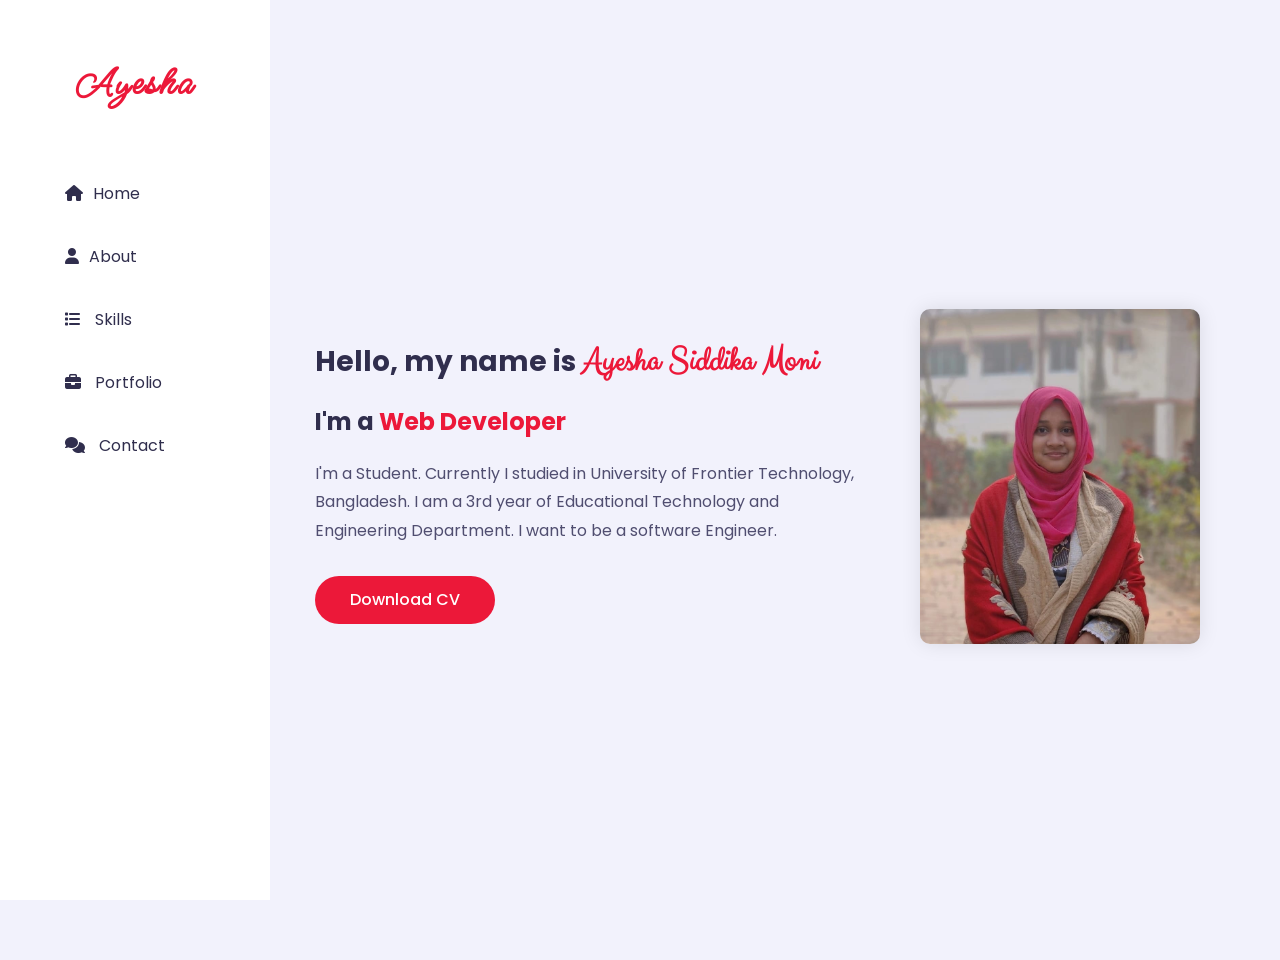
==== index.html @ 53b0c1e0 "Update index.html" ====
<!DOCTYPE html>
<html lang="en">
  <head>
    <meta charset="UTF-8" />
    <meta name="viewport" content="width=device-width, initial-scale=1.0" />
    <title>Portfolio Project</title>
    <!-- CSS Files -->
    <link rel="stylesheet" href="CSS/style.css" />
    <link rel="stylesheet" href="CSS/skin/color-1.css" />
    <link
      rel="stylesheet"
      href="https://cdnjs.cloudflare.com/ajax/libs/font-awesome/6.7.2/css/all.min.css"
    />
  </head>
  <body>
    <!-- Main Container-->
    <div class="main-container">
      <aside class="aside">
        <div class="logo">
          <a href="#"><span>Ayesha</span></a>
        </div>
        <input type="checkbox" id="check" />
        <label for="check" class="checkbtn">
          <i class="fas fa-bars"></i>
        </label>

        <ul class="nav">
          <li>
            <a href="home.html"> <i class="fa fa-home"></i>Home</a>
          </li>
          <li>
            <a href="about.html"><i class="fa fa-user"></i>About</a>
          </li>
          <li>
            <a href="service.html"><i class="fa fa-list"></i> Skills</a>
          </li>
          <li>
            <a href="portfolio.html"
              ><i class="fa fa-briefcase"></i> Portfolio</a
            >
          </li>
          <li>
            <a href="contact.html"><i class="fa fa-comments"></i> Contact</a>
          </li>
        </ul>
      </aside>
      <!-- ===== Main Content Start ====== -->
      <div class="main-content">
        <!-- ===== Home Section Start ====== -->
        <section class="home section">
          <div class="container">
            <div class="row">
              <div class="home-info padd-15">
                <h3 class="hello">
                  Hello, my name is
                  <span class="name">Ayesha Siddika Moni</span>
                </h3>
                <h3 class="my-profession">
                  I'm a <span class="typing">Web Developer</span>
                </h3>
                <p>
                  I'm a Student. Currently I studied in University of Frontier Technology, Bangladesh. I am a 3rd year of  Educational Technology and Engineering Department. I want to be a
                  software Engineer.
                </p>
                <a href="CV_final.pdf" class="btn hire-me">Download CV</a>
              </div>
              <div class="home-img padd-15">
                <img src="images/hero.png" alt="" />
              </div>
            </div>
          </div>
        </section>
        <!-- ===== Home Section End ====== -->
      </div>
      <!-- ===== Main Content End ====== -->
    </div>
    <!-- ===== Main container End ====== -->
    <script src="script.js"></script>
  </body>
</html>
---- CSS/style.css ----
@import url('https://fonts.googleapis.com/css2?family=Clicker+Script&family=Ms+Madi&family=Poppins:ital,wght@0,100;0,200;0,300;0,400;0,500;0,600;0,700;0,800;0,900;1,100;1,200;1,300;1,400;1,500;1,600;1,700;1,800;1,900&display=swap');

:root {
    --bg-black-900: #f2f2fc;
    --bg-black-100: #fdf9ff;
    --bg-black-50: #e8dfec;
    --text-black-900: #302e4d;
    --text-black-700: #504e70;
    --skin-color: #ec1839; /* Added default skin color */
}

* {
    margin: 0;
    padding: 0;
    outline: none;
    text-decoration: none;
    box-sizing: border-box;
}

::before, ::after {
    box-sizing: border-box;
}

body {
    line-height: 1.5;
    font-size: 16px;
    font-family: 'Poppins', sans-serif;
    background: var(--bg-black-900);
    overflow-x: hidden;
}

ul {
    list-style: none;
}

.hidden {
    display: none !important;
}

/* ===== Main Layout ===== */
.main-container {
    position: relative;
    min-height: 100vh;
    transition: all 0.3s ease;
}
.aside {
  width: 270px;
  background: #fff;
  position: fixed;
  left: 0;
  top: 0;
  height: 100vh;
  padding-top: 40px;
  transition: 0.4s;
}
.aside .logo { margin-bottom: 40px; text-align: center; } .aside .logo a { color: var(--text-black-900); font-weight: 900; font-size: 32px; letter-spacing: 3px; position: relative; display: inline-block; padding: 15px; } .aside .logo a span { font-family: 'Ms Madi', cursive; font-size: 40px; color: var(--skin-color); }
.nav {
  list-style: none;
  display: flex;
  gap: 25px;
  padding: 0;
  margin-left: 40px;
}

.nav i{
    margin-right: 10px;
}

.nav li {
  margin: 20px 0;
}

.nav li a {
  text-decoration: none;
  font-size: 20px;
  color: #333;
  display: block;
  padding: 10px 20px;
}


/* Hamburger */
.checkbtn {
  display: none;
  font-size: 26px;
  cursor: pointer;
  position: absolute;
  top: 15px;
  
}

/* Hide checkbox */
#check {
  display: none;
}


.main-content {
    margin-left: 270px;
    padding: 30px;
    min-height: 100vh;
    transition: all 0.3s ease;
}

.container {
    max-width: 1100px;
    width: 100%;
    margin: auto;
    padding: 0 15px;
}

.row {
    display: flex;
    flex-wrap: wrap;
    margin-left: -15px;
    margin-right: -15px;
}

.padd-15 {
    padding-left: 15px;
    padding-right: 15px;
}

.section {
    min-height: 100vh;
    display: block;
    padding: 60px 0;
    opacity: 1;
}

.section-title {
    flex: 0 0 100%;
    max-width: 100%;
    margin-bottom: 40px;
}

.section-title h2 {
    font-size: 32px;
    color: var(--text-black-900);
    font-weight: 700;
    position: relative;
    display: inline-block;
    padding-bottom: 15px;
}

.section-title h2::before {
    content: '';
    height: 4px;
    width: 50px;
    background-color: var(--skin-color);
    position: absolute;
    bottom: 0;
    left: 0;
}

.btn {
    font-size: 16px;
    font-weight: 500;
    padding: 12px 35px;
    color: white;
    border-radius: 40px;
    display: inline-block;
    white-space: nowrap;
    border: none;
    background: var(--skin-color);
    transition: all 0.3s ease;
    cursor: pointer;
}

.btn:hover {
    transform: scale(1.05);
    box-shadow: 0 5px 15px rgba(236, 24, 57, 0.3);
}

.shadow-dark {
    box-shadow: 0 0 20px rgba(48, 46, 77, 0.15);
}


/* ===== Home Section ===== */
.home {
    display: flex;
    align-items: center;
    min-height: 100vh;
    color: var(--text-black-900);
}

.home .row {
    align-items: center;
}

.home .home-info {
    flex: 0 0 60%;
    max-width: 60%;
}

.home .home-img {
    flex: 0 0 40%;
    max-width: 40%;
    text-align: center;
}

h3.hello {
    font-size: 28px;
    margin-bottom: 15px;
}

h3.hello span {
    font-family: 'Clicker Script', cursive;
    font-size: 35px;
    font-weight: 700;
    color: var(--skin-color);
}

h3.my-profession {
    font-size: 24px;
    margin-bottom: 20px;
}

.typing {
    color: var(--skin-color);
}

.home-info p {
    margin-bottom: 30px;
    font-size: 16px;
    color: var(--text-black-700);
    line-height: 1.8;
}

.home .home-img img {
    max-width: 80%;
    height: auto;
    border-radius: 10px;
    box-shadow: 0 0 20px rgba(0, 0, 0, 0.1);
}

/* ===== About Section ===== */
.about .about-content .about-text h3 {
    font-size: 24px;
    margin-bottom: 20px;
    font-weight: 700;
    color: var(--text-black-900);
}

.about .about-content .about-text h3 span {
    color: var(--skin-color);
}

.about .about-content .personal-info {
    flex: 0 0 60%;
    max-width: 60%;
    margin-top: 30px;
}
.about .row{
    display: inline;
    gap: 15px;
}

.about .about-content .skills {
    flex: 0 0 40%;
    max-width: 40%;
    margin-top: 30px;
}

.skill-item {
    margin-bottom: 25px;
}

.progress {
    background: var(--bg-black-50);
    height: 10px;
    border-radius: 5px;
    position: relative;
    overflow: hidden;
}

.progress-in {
    height: 100%;
    background: var(--skin-color);
    border-radius: 5px;
    transition: width 1.5s ease;
}

.skill-percent {
    position: absolute;
    right: 0;
    top: -25px;
    font-size: 14px;
    font-weight: 600;
    color: var(--text-black-900);
}

/* ===== Portfolio ===== */
.portfolio .portfolio-item {
    flex: 0 0 33.333%;
    max-width: 33.333%;
    margin-bottom: 30px;
}

.portfolio .portfolio-item-inner {
    overflow: hidden;
    border-radius: 10px;
    transition: all 0.3s ease;
}

.portfolio .portfolio-item-inner:hover {
    transform: translateY(-10px);
    box-shadow: 0 15px 30px rgba(0, 0, 0, 0.1);
}

.portfolio-img img {
    width: 100%;
    height: auto;
    display: block;
    transition: transform 0.5s ease;
}

.portfolio .portfolio-item-inner:hover img {
    transform: scale(1.1);
}

/* ===== Contact Section ===== */
.contact-title {
    font-size: 24px;
    font-weight: 600;
    margin-bottom: 5px;
    text-transform: uppercase;
    color: var(--text-black-900);
}

.contact-sub-title {
    font-size: 16px;
    color: var(--text-black-700);
    margin-bottom: 30px;
}

.contact-info {
    display: flex;
    flex-wrap: wrap;
    gap: 20px;
    justify-content: center;
    margin-top: 40px;
}

.contact-card {
    background: var(--bg-black-100);
    border-radius: 12px;
    padding: 25px;
    width: 220px;
    text-align: center;
    transition: all 0.3s ease;
    border: 1px solid var(--bg-black-50);
}

.contact-card:hover {
    transform: translateY(-10px);
    box-shadow: 0 10px 25px rgba(0, 0, 0, 0.1);
}

.contact-card i {
    font-size: 32px;
    color: var(--skin-color);
    margin-bottom: 15px;
}

.contact-card h4 {
    font-size: 18px;
    margin-bottom: 10px;
    font-weight: 600;
    color: var(--text-black-900);
}

.contact-card p,
.contact-card a {
    font-size: 14px;
    color: var(--text-black-700);
}

.contact-card a:hover {
    color: var(--skin-color);
}

/* ===== Responsive Design ===== */
@media (max-width: 1199px) {
    .container {
        max-width: 960px;
    }
}

@media (max-width: 991px) {
    .container {
        max-width: 720px;
    }
    
    .main-content {
        margin-left: 0;
        padding: 80px 20px 20px;
    }
    
    .aside {
        left: -270px;
        box-shadow: 0 0 20px rgba(0, 0, 0, 0.1);
    }
    .aside .nav {
    margin-top: 100px;
  }
    
    .aside.open {
        left: 0;
    }
    
    .aside .nav-toggler {
        display: flex;
    }
    
    /* Home section - stack vertically with image centered */
    .home .row {
        flex-direction: column;
        align-items: center;
    }
    
    .home .home-info,
    .home .home-img {
        flex: 0 0 100%;
        max-width: 100%;
        text-align: center;
    }
    
    /* Image container - centered and 40% width */
    .home .home-img {
        order: -1;
        margin-bottom: 30px;
        width: 100%;
        display: flex;
        justify-content: center;
    }
    
    .home-img img {
        width: 40%;
        max-width: 300px;
        min-width: 200px;
        height: auto;
        margin: 0 auto;
        display: block;
    }
    
    /* Text content below image */
    .home .home-info {
        margin-top: 20px;
        width: 100%;
    }
    
    /* About section adjustments */
    .about .about-content .personal-info,
    .about .about-content .skills {
        flex: 0 0 100%;
        max-width: 100%;
    }
    
    /* Portfolio - 2 columns on tablet */
    .portfolio .portfolio-item {
        flex: 0 0 50%;
        max-width: 50%;
    }
}

@media (max-width: 767px) {
    .container {
        max-width: 540px;
    }
    
    .section-title h2 {
        font-size: 28px;
    }
    
    h3.hello {
        font-size: 24px;
    }
    
    h3.hello span {
        font-size: 28px;
    }
    
    h3.my-profession {
        font-size: 20px;
    }
    
    .home-info p {
        font-size: 14px;
        margin-top: 15px;
    }
    
    /* Image size adjustment for mobile */
    .home-img img {
        width: 70%; /* Slightly larger on mobile for better visibility */
        max-width: 250px;
        min-width: 180px;
    }
    
    /* Portfolio - 1 column on mobile */
    .portfolio .portfolio-item {
        flex: 0 0 100%;
        max-width: 100%;
    }
    
    /* Contact cards */
    .contact-card {
        width: 100%;
        max-width: 300px;
    }
    
    .btn {
        padding: 10px 25px;
        font-size: 14px;
        margin-top: 10px;
    }
}

@media (max-width: 575px) {
    .container {
        padding: 0 10px;
    }
    
    .main-content {
        padding: 70px 15px 15px;
    }
    
    .section {
        padding: 40px 0;
    }
    
    .section-title h2 {
        font-size: 24px;
    }
    
    /* Home section adjustments for very small screens */
    .home .home-info {
        padding: 0 10px;
    }
    
    .home-img img {
        width: 70%; /* Larger on very small screens */
        max-width: 220px;
        min-width: 150px;
    }
    
    h3.hello {
        font-size: 22px;
        margin-top: 15px;
    }
    
    h3.hello span {
        font-size: 26px;
    }
    
    h3.my-profession {
        font-size: 18px;
        margin: 10px 0;
    }
    
    .home-info p {
        font-size: 13px;
        line-height: 1.6;
        margin-bottom: 25px;
    }
    
    /* About section adjustments */
    .about .about-content .info-item {
        flex: 0 0 100%;
        max-width: 100%;
    }
    
    /* Contact section */
    .contact-info {
        gap: 15px;
    }
    
    .contact-card {
        padding: 20px;
    }
}

/* Additional mobile-specific styles for better layout */
@media (max-width: 991px) {
    /* Ensure proper spacing between image and text */
    .home .home-info {
        padding-top: 20px;
        border-top: 1px solid rgba(0, 0, 0, 0.1);
        margin-top: 30px;
    }
    
    /* Center all content vertically */
    .home {
        display: flex;
        align-items: center;
        justify-content: center;
        min-height: calc(100vh - 80px);
    }
}

/* ===== Overlay for mobile menu ===== */
.overlay {
    position: fixed;
    top: 0;
    left: 0;
    width: 100%;
    height: 100%;
    background: rgba(0, 0, 0, 0.5);
    z-index: 999;
    display: none;
}

.overlay.active {
    display: block;
}

/* ===== Page transition ===== */
.page {
    opacity: 0;
    transform: translateY(20px);
    transition: opacity 0.5s ease, transform 0.5s ease;
}

.page.active {
    opacity: 1;
    transform: translateY(0);
}

/* ===== Animation for skill bars ===== */
@keyframes progressFill {
    from {
        width: 0;
    }
    to {
        width: var(--progress-width);
    }
}

.progress-in {
    animation: progressFill 1.5s ease-out forwards;
}
/* Hide checkbox */
#check {
  display: none;
}

/* Hamburger icon */
.checkbtn {
  font-size: 28px;
  cursor: pointer;
  display: none;
  position: fixed;
  top: 20px;
  right: 20px;
  z-index: 999;
}

/* Desktop nav */

.nav {
  list-style: none;
  padding: 0;
  margin-top: 40px;
  display: block;   /* force vertical */
}

.nav li {
  margin: 15px 0;
}

.nav li a {
  display: block;
  padding: 12px 25px;
  font-size: 16px;
  color: var(--text-black-900);
}

.nav li a:hover {
  background: rgb(247, 92, 92);
  margin-right: 30px;
  border-radius: 20px;
}

/* Mobile style */
@media (max-width: 991px) {
  .checkbtn {
    display: block;
    left: 20px; 
    color: black;
  }
  .checkbtn:hover{
    color: #ec1839;
  }

  .nav {
    position: fixed;
    right: -350px;
    top: 5px;
    color: #ec1839;
    border-radius: 10px;
    width: 45%;
    height: 60vh;
    background: white;
    flex-direction: column;
    padding-top: 10px;
    transition: 0.4s;
  }

  #check:checked ~ .nav {
    left: 0;
  }

  .nav li {
    margin: 20px 0;
    text-align: center;
  }
}
---- CSS/skin/color-1.css ----
:root{
    --skin-color: #ec1839;
}
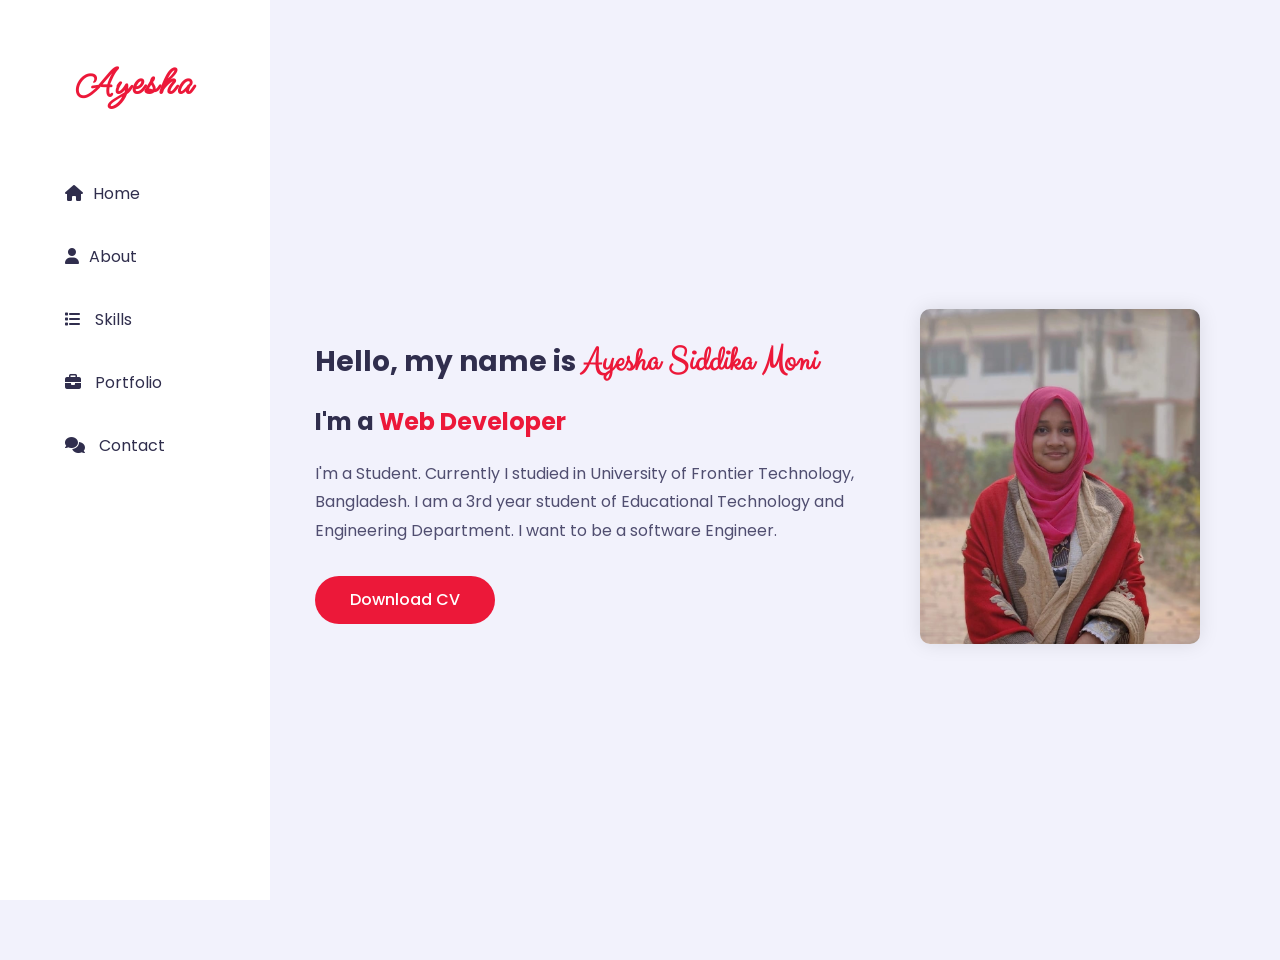
==== commit 163b8cf2: "Update index.html" ====
--- a/index.html
+++ b/index.html
@@ -59,7 +59,7 @@
                   I'm a <span class="typing">Web Developer</span>
                 </h3>
                 <p>
-                  I'm a Student. Currently I studied in University of Frontier Technology, Bangladesh. I am a 3rd year of  Educational Technology and Engineering Department. I want to be a
+                  I'm a Student. Currently I studied in University of Frontier Technology, Bangladesh. I am a 3rd year student of  Educational Technology and Engineering Department. I want to be a
                   software Engineer.
                 </p>
                 <a href="CV_final.pdf" class="btn hire-me">Download CV</a>
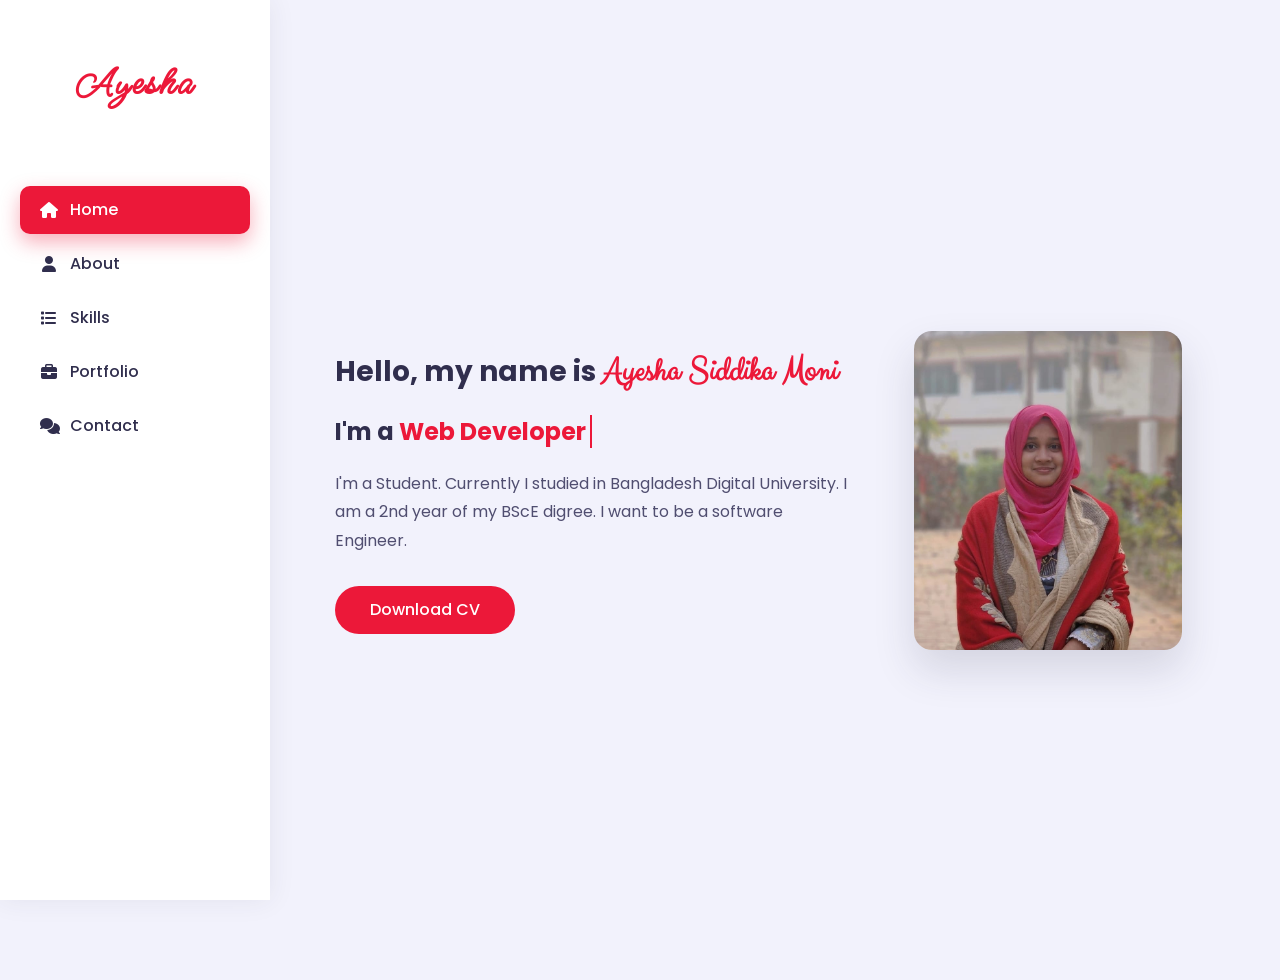
==== commit 5f844292: "Initial commit" ====
--- a/index.html
+++ b/index.html
@@ -3,8 +3,7 @@
   <head>
     <meta charset="UTF-8" />
     <meta name="viewport" content="width=device-width, initial-scale=1.0" />
-    <title>Portfolio Project</title>
-    <!-- CSS Files -->
+    <title>Ayesha Siddika Moni | Portfolio</title>
     <link rel="stylesheet" href="CSS/style.css" />
     <link rel="stylesheet" href="CSS/skin/color-1.css" />
     <link
@@ -13,68 +12,58 @@
     />
   </head>
   <body>
-    <!-- Main Container-->
     <div class="main-container">
+      <input type="checkbox" id="check" />
+      <label for="check" class="checkbtn"><i class="fas fa-bars"></i></label>
+      <label for="check" class="nav-overlay"></label>
       <aside class="aside">
         <div class="logo">
-          <a href="#"><span>Ayesha</span></a>
+          <a href="home.html"><span>Ayesha</span></a>
         </div>
-        <input type="checkbox" id="check" />
-        <label for="check" class="checkbtn">
-          <i class="fas fa-bars"></i>
-        </label>
-
         <ul class="nav">
           <li>
-            <a href="home.html"> <i class="fa fa-home"></i>Home</a>
+            <a href="home.html" class="active"><i class="fa fa-home"></i>Home</a>
           </li>
           <li>
             <a href="about.html"><i class="fa fa-user"></i>About</a>
           </li>
           <li>
-            <a href="service.html"><i class="fa fa-list"></i> Skills</a>
+            <a href="service.html"><i class="fa fa-list"></i>Skills</a>
           </li>
           <li>
-            <a href="portfolio.html"
-              ><i class="fa fa-briefcase"></i> Portfolio</a
-            >
+            <a href="portfolio.html"><i class="fa fa-briefcase"></i>Portfolio</a>
           </li>
           <li>
-            <a href="contact.html"><i class="fa fa-comments"></i> Contact</a>
+            <a href="contact.html"><i class="fa fa-comments"></i>Contact</a>
           </li>
         </ul>
       </aside>
-      <!-- ===== Main Content Start ====== -->
       <div class="main-content">
-        <!-- ===== Home Section Start ====== -->
         <section class="home section">
           <div class="container">
             <div class="row">
               <div class="home-info padd-15">
                 <h3 class="hello">
-                  Hello, my name is
-                  <span class="name">Ayesha Siddika Moni</span>
+                  Hello, my name is <span class="name">Ayesha Siddika Moni</span>
                 </h3>
                 <h3 class="my-profession">
                   I'm a <span class="typing">Web Developer</span>
                 </h3>
                 <p>
-                  I'm a Student. Currently I studied in University of Frontier Technology, Bangladesh. I am a 3rd year student of  Educational Technology and Engineering Department. I want to be a
+                  I'm a Student. Currently I studied in Bangladesh Digital
+                  University. I am a 2nd year of my BScE digree. I want to be a
                   software Engineer.
                 </p>
                 <a href="CV_final.pdf" class="btn hire-me">Download CV</a>
               </div>
               <div class="home-img padd-15">
-                <img src="images/hero.png" alt="" />
+                <img src="images/hero.png" alt="Portrait illustration of Ayesha" />
               </div>
             </div>
           </div>
         </section>
-        <!-- ===== Home Section End ====== -->
       </div>
-      <!-- ===== Main Content End ====== -->
     </div>
-    <!-- ===== Main container End ====== -->
-    <script src="script.js"></script>
+    <script src="js/script.js"></script>
   </body>
 </html>
--- a/CSS/style.css
+++ b/CSS/style.css
@@ -6,7 +6,10 @@
     --bg-black-50: #e8dfec;
     --text-black-900: #302e4d;
     --text-black-700: #504e70;
-    --skin-color: #ec1839; /* Added default skin color */
+    --skin-color: #ec1839;
+    --skin-color-rgb: 236, 24, 57;
+    --radius-md: 12px;
+    --radius-lg: 18px;
 }
 
 * {
@@ -21,6 +24,10 @@
     box-sizing: border-box;
 }
 
+html {
+    scroll-behavior: smooth;
+}
+
 body {
     line-height: 1.5;
     font-size: 16px;
@@ -29,6 +36,11 @@
     overflow-x: hidden;
 }
 
+img {
+    max-width: 100%;
+    display: block;
+}
+
 ul {
     list-style: none;
 }
@@ -41,65 +53,128 @@
 .main-container {
     position: relative;
     min-height: 100vh;
-    transition: all 0.3s ease;
-}
+}
+
 .aside {
-  width: 270px;
-  background: #fff;
-  position: fixed;
-  left: 0;
-  top: 0;
-  height: 100vh;
-  padding-top: 40px;
-  transition: 0.4s;
-}
-.aside .logo { margin-bottom: 40px; text-align: center; } .aside .logo a { color: var(--text-black-900); font-weight: 900; font-size: 32px; letter-spacing: 3px; position: relative; display: inline-block; padding: 15px; } .aside .logo a span { font-family: 'Ms Madi', cursive; font-size: 40px; color: var(--skin-color); }
+    width: 270px;
+    background: #fff;
+    position: fixed;
+    left: 0;
+    top: 0;
+    height: 100vh;
+    padding-top: 40px;
+    box-shadow: 0 0 25px rgba(48, 46, 77, 0.08);
+    z-index: 1000;
+    transition: transform 0.35s ease;
+    display: flex;
+    flex-direction: column;
+}
+
+.aside .logo {
+    margin-bottom: 30px;
+    text-align: center;
+}
+
+.aside .logo a {
+    color: var(--text-black-900);
+    font-weight: 900;
+    font-size: 32px;
+    letter-spacing: 3px;
+    position: relative;
+    display: inline-block;
+    padding: 15px;
+}
+
+.aside .logo a span {
+    font-family: 'Ms Madi', cursive;
+    font-size: 40px;
+    color: var(--skin-color);
+}
+
+/* ===== Nav ===== */
 .nav {
-  list-style: none;
-  display: flex;
-  gap: 25px;
-  padding: 0;
-  margin-left: 40px;
-}
-
-.nav i{
-    margin-right: 10px;
+    list-style: none;
+    padding: 0;
+    margin-top: 20px;
+    display: block;
 }
 
 .nav li {
-  margin: 20px 0;
+    margin: 6px 20px;
 }
 
 .nav li a {
-  text-decoration: none;
-  font-size: 20px;
-  color: #333;
-  display: block;
-  padding: 10px 20px;
-}
-
+    display: flex;
+    align-items: center;
+    padding: 12px 20px;
+    font-size: 16px;
+    font-weight: 500;
+    color: var(--text-black-900);
+    border-radius: 10px;
+    transition: background 0.25s ease, color 0.25s ease, transform 0.25s ease;
+}
+
+.nav i {
+    margin-right: 12px;
+    width: 18px;
+    text-align: center;
+}
+
+.nav li a:hover {
+    background: rgba(var(--skin-color-rgb), 0.1);
+    color: var(--skin-color);
+    transform: translateX(4px);
+}
+
+.nav li a.active {
+    background: var(--skin-color);
+    color: #fff;
+    box-shadow: 0 8px 20px rgba(var(--skin-color-rgb), 0.35);
+}
 
 /* Hamburger */
 .checkbtn {
-  display: none;
-  font-size: 26px;
-  cursor: pointer;
-  position: absolute;
-  top: 15px;
-  
-}
-
-/* Hide checkbox */
+    display: none;
+    font-size: 24px;
+    cursor: pointer;
+    position: fixed;
+    top: 18px;
+    right: 20px;
+    z-index: 1200;
+    color: var(--text-black-900);
+    background: #fff;
+    width: 46px;
+    height: 46px;
+    align-items: center;
+    justify-content: center;
+    border-radius: 50%;
+    box-shadow: 0 4px 15px rgba(48, 46, 77, 0.15);
+    transition: color 0.25s ease;
+}
+
+.checkbtn:hover {
+    color: var(--skin-color);
+}
+
+/* Hide checkbox, driven purely by CSS for a no-JS-required drawer */
 #check {
-  display: none;
-}
-
+    display: none;
+}
+
+/* Tap-outside-to-close backdrop (a <label for="check">, so no JS needed) */
+.nav-overlay {
+    display: none;
+    position: fixed;
+    inset: 0;
+    background: rgba(48, 46, 77, 0.45);
+    z-index: 900;
+    cursor: pointer;
+}
 
 .main-content {
     margin-left: 270px;
-    padding: 30px;
+    padding: 40px 50px;
     min-height: 100vh;
-    transition: all 0.3s ease;
 }
 
 .container {
@@ -123,9 +198,10 @@
 
 .section {
     min-height: 100vh;
-    display: block;
+    display: flex;
+    flex-direction: column;
+    justify-content: center;
     padding: 60px 0;
-    opacity: 1;
 }
 
 .section-title {
@@ -151,6 +227,7 @@
     position: absolute;
     bottom: 0;
     left: 0;
+    border-radius: 4px;
 }
 
 .btn {
@@ -168,19 +245,16 @@
 }
 
 .btn:hover {
-    transform: scale(1.05);
-    box-shadow: 0 5px 15px rgba(236, 24, 57, 0.3);
+    transform: translateY(-3px) scale(1.03);
+    box-shadow: 0 10px 20px rgba(var(--skin-color-rgb), 0.35);
 }
 
 .shadow-dark {
     box-shadow: 0 0 20px rgba(48, 46, 77, 0.15);
 }
 
-
 /* ===== Home Section ===== */
 .home {
-    display: flex;
-    align-items: center;
     min-height: 100vh;
     color: var(--text-black-900);
 }
@@ -219,6 +293,8 @@
 
 .typing {
     color: var(--skin-color);
+    border-right: 2px solid var(--skin-color);
+    padding-right: 4px;
 }
 
 .home-info p {
@@ -226,13 +302,15 @@
     font-size: 16px;
     color: var(--text-black-700);
     line-height: 1.8;
+    max-width: 520px;
 }
 
 .home .home-img img {
     max-width: 80%;
     height: auto;
-    border-radius: 10px;
-    box-shadow: 0 0 20px rgba(0, 0, 0, 0.1);
+    border-radius: var(--radius-lg);
+    box-shadow: 0 20px 40px rgba(48, 46, 77, 0.15);
+    margin: 0 auto;
 }
 
 /* ===== About Section ===== */
@@ -247,14 +325,49 @@
     color: var(--skin-color);
 }
 
+.about .about-content .about-text p {
+    color: var(--text-black-700);
+    line-height: 1.85;
+}
+
+.about .row {
+    display: flex;
+    flex-wrap: wrap;
+}
+
 .about .about-content .personal-info {
     flex: 0 0 60%;
     max-width: 60%;
     margin-top: 30px;
 }
-.about .row{
-    display: inline;
-    gap: 15px;
+
+.about .about-content .personal-info .row {
+    margin-left: -10px;
+    margin-right: -10px;
+}
+
+.info-item {
+    flex: 0 0 50%;
+    max-width: 50%;
+    padding: 10px;
+}
+
+.info-item p {
+    font-size: 15px;
+    font-weight: 600;
+    color: var(--text-black-900);
+    background: var(--bg-black-100);
+    border: 1px solid var(--bg-black-50);
+    border-radius: var(--radius-md);
+    padding: 14px 16px;
+    word-break: break-word;
+}
+
+.info-item p span {
+    font-weight: 400;
+    color: var(--text-black-700);
+    display: block;
+    margin-top: 2px;
 }
 
 .about .about-content .skills {
@@ -265,6 +378,13 @@
 
 .skill-item {
     margin-bottom: 25px;
+}
+
+.skill-item h5 {
+    color: var(--text-black-900);
+    margin-bottom: 8px;
+    font-weight: 600;
+    letter-spacing: 0.5px;
 }
 
 .progress {
@@ -279,7 +399,7 @@
     height: 100%;
     background: var(--skin-color);
     border-radius: 5px;
-    transition: width 1.5s ease;
+    animation: progressFill 1.5s ease-out forwards;
 }
 
 .skill-percent {
@@ -291,33 +411,189 @@
     color: var(--text-black-900);
 }
 
-/* ===== Portfolio ===== */
-.portfolio .portfolio-item {
+.buttons {
+    display: flex;
+    flex-wrap: wrap;
+    gap: 15px;
+    margin-top: 25px;
+}
+
+.education,
+.experience {
+    flex: 0 0 50%;
+    max-width: 50%;
+}
+
+.education .title,
+.experience .title {
+    font-size: 22px;
+    color: var(--text-black-900);
+    margin-bottom: 25px;
+    font-weight: 700;
+}
+
+.timeline-box {
+    width: 100%;
+}
+
+.timeline {
+    background: var(--bg-black-100);
+    border-radius: var(--radius-lg);
+    padding: 30px 25px;
+}
+
+.timeline-item {
+    position: relative;
+    padding-left: 20px;
+    border-left: 2px solid var(--bg-black-50);
+    padding-bottom: 10px;
+}
+
+.timeline-item:last-child {
+    padding-bottom: 0;
+}
+
+.circle-dot {
+    position: absolute;
+    left: -7px;
+    top: 4px;
+    width: 12px;
+    height: 12px;
+    border-radius: 50%;
+    background: var(--skin-color);
+}
+
+.timeline-date {
+    font-size: 14px;
+    color: var(--skin-color);
+    font-weight: 600;
+    margin-bottom: 8px;
+}
+
+.timeline-date i {
+    margin-right: 6px;
+}
+
+.timeline-title {
+    font-size: 17px;
+    color: var(--text-black-900);
+    margin-bottom: 8px;
+    font-weight: 600;
+}
+
+.timeline-text {
+    color: var(--text-black-700);
+    font-size: 14.5px;
+    line-height: 1.7;
+}
+
+/* ===== Services ===== */
+.services .row,
+.service .row {
+    display: flex;
+    flex-wrap: wrap;
+}
+
+.service-item {
     flex: 0 0 33.333%;
     max-width: 33.333%;
-    margin-bottom: 30px;
-}
-
-.portfolio .portfolio-item-inner {
+}
+
+.service-item-inner {
+    background: var(--bg-black-100);
+    border: 1px solid var(--bg-black-50);
+    border-radius: var(--radius-lg);
+    padding: 35px 25px;
+    height: 100%;
+    transition: all 0.3s ease;
+}
+
+.service-item-inner:hover {
+    transform: translateY(-8px);
+    box-shadow: 0 15px 30px rgba(48, 46, 77, 0.12);
+    border-color: transparent;
+}
+
+.service-item-inner .icon {
+    width: 60px;
+    height: 60px;
+    display: flex;
+    align-items: center;
+    justify-content: center;
+    background: rgba(var(--skin-color-rgb), 0.1);
+    border-radius: 50%;
+    margin-bottom: 20px;
+}
+
+.service-item-inner .icon i {
+    font-size: 24px;
+    color: var(--skin-color);
+}
+
+.service-item-inner h4 {
+    font-size: 18px;
+    color: var(--text-black-900);
+    margin-bottom: 15px;
+    font-weight: 700;
+    line-height: 1.4;
+}
+
+.service-item-inner p {
+    color: var(--text-black-700);
+    font-size: 14.5px;
+    line-height: 1.75;
+}
+
+/* ===== Portfolio ===== */
+.portfolio-heading h2 {
+    font-size: 20px;
+    color: var(--text-black-900);
+    font-weight: 600;
+    margin-bottom: 10px;
+}
+
+.portfolio .portfolio-grid {
+    display: grid;
+    grid-template-columns: repeat(3, 1fr);
+    gap: 30px;
+    margin: 0;
+}
+
+.portfolio .portfolio-grid .portfolio-item {
+    width: 100%;
+    max-width: 100%;
+    flex: none;
+    padding: 0;
+}
+
+.portfolio-item-inner {
+    height: 100%;
+    border-radius: var(--radius-md);
     overflow: hidden;
-    border-radius: 10px;
     transition: all 0.3s ease;
-}
-
-.portfolio .portfolio-item-inner:hover {
+    background: #fff;
+}
+
+.portfolio-item-inner:hover {
     transform: translateY(-10px);
-    box-shadow: 0 15px 30px rgba(0, 0, 0, 0.1);
+    box-shadow: 0 20px 35px rgba(48, 46, 77, 0.18);
+}
+
+.portfolio-img {
+    aspect-ratio: 16 / 10;
+    overflow: hidden;
 }
 
 .portfolio-img img {
     width: 100%;
-    height: auto;
-    display: block;
+    height: 100%;
+    object-fit: cover;
+    object-position: top;
     transition: transform 0.5s ease;
 }
 
-.portfolio .portfolio-item-inner:hover img {
-    transform: scale(1.1);
+.portfolio-item-inner:hover img {
+    transform: scale(1.08);
 }
 
 /* ===== Contact Section ===== */
@@ -336,18 +612,16 @@
 }
 
 .contact-info {
-    display: flex;
-    flex-wrap: wrap;
+    display: grid;
+    grid-template-columns: repeat(4, 1fr);
     gap: 20px;
-    justify-content: center;
     margin-top: 40px;
 }
 
 .contact-card {
     background: var(--bg-black-100);
-    border-radius: 12px;
-    padding: 25px;
-    width: 220px;
+    border-radius: var(--radius-md);
+    padding: 30px 20px;
     text-align: center;
     transition: all 0.3s ease;
     border: 1px solid var(--bg-black-50);
@@ -355,17 +629,18 @@
 
 .contact-card:hover {
     transform: translateY(-10px);
-    box-shadow: 0 10px 25px rgba(0, 0, 0, 0.1);
+    box-shadow: 0 15px 30px rgba(48, 46, 77, 0.12);
+    border-color: transparent;
 }
 
 .contact-card i {
-    font-size: 32px;
+    font-size: 30px;
     color: var(--skin-color);
     margin-bottom: 15px;
 }
 
 .contact-card h4 {
-    font-size: 18px;
+    font-size: 17px;
     margin-bottom: 10px;
     font-weight: 600;
     color: var(--text-black-900);
@@ -375,13 +650,23 @@
 .contact-card a {
     font-size: 14px;
     color: var(--text-black-700);
+    word-break: break-word;
 }
 
 .contact-card a:hover {
     color: var(--skin-color);
 }
 
+/* ===== Animation for skill bars ===== */
+@keyframes progressFill {
+    from { width: 0; }
+    to { width: var(--progress-width, 100%); }
+}
+
+/* ================================================================ */
 /* ===== Responsive Design ===== */
+/* ================================================================ */
+
 @media (max-width: 1199px) {
     .container {
         max-width: 960px;
@@ -392,76 +677,108 @@
     .container {
         max-width: 720px;
     }
-    
+
     .main-content {
         margin-left: 0;
-        padding: 80px 20px 20px;
-    }
-    
+        padding: 90px 25px 40px;
+    }
+
+    /* ---- Sidebar becomes an off-canvas drawer ---- */
     .aside {
-        left: -270px;
-        box-shadow: 0 0 20px rgba(0, 0, 0, 0.1);
-    }
-    .aside .nav {
-    margin-top: 100px;
-  }
-    
-    .aside.open {
-        left: 0;
-    }
-    
-    .aside .nav-toggler {
+        transform: translateX(-100%);
+    }
+
+    #check:checked ~ .aside {
+        transform: translateX(0);
+    }
+
+    .checkbtn {
         display: flex;
     }
-    
-    /* Home section - stack vertically with image centered */
+
+    #check:checked ~ .checkbtn i::before {
+        content: "\f00d";
+    }
+
+    #check:checked ~ .nav-overlay {
+        display: block;
+    }
+
+    /* Home section - stack vertically with image on top */
+    .home {
+        min-height: auto;
+        padding-top: 20px;
+    }
+
     .home .row {
         flex-direction: column;
         align-items: center;
-    }
-    
+        text-align: center;
+    }
+
     .home .home-info,
     .home .home-img {
         flex: 0 0 100%;
         max-width: 100%;
-        text-align: center;
-    }
-    
-    /* Image container - centered and 40% width */
+    }
+
     .home .home-img {
         order: -1;
         margin-bottom: 30px;
-        width: 100%;
-        display: flex;
-        justify-content: center;
-    }
-    
-    .home-img img {
-        width: 40%;
-        max-width: 300px;
-        min-width: 200px;
-        height: auto;
-        margin: 0 auto;
-        display: block;
-    }
-    
-    /* Text content below image */
-    .home .home-info {
-        margin-top: 20px;
-        width: 100%;
-    }
-    
-    /* About section adjustments */
+    }
+
+    .home .home-img img {
+        max-width: 55%;
+        min-width: 220px;
+    }
+
+    .home-info p {
+        margin-left: auto;
+        margin-right: auto;
+    }
+
+    /* About section: everything stacks to one column */
     .about .about-content .personal-info,
-    .about .about-content .skills {
+    .about .about-content .skills,
+    .education,
+    .experience {
         flex: 0 0 100%;
         max-width: 100%;
     }
-    
-    /* Portfolio - 2 columns on tablet */
-    .portfolio .portfolio-item {
+
+    .about .about-content .skills {
+        margin-top: 10px;
+    }
+
+    .experience {
+        margin-top: 30px;
+    }
+
+    .buttons {
+        justify-content: center;
+    }
+
+    /* Services - 2 columns on tablet */
+    .service-item {
         flex: 0 0 50%;
         max-width: 50%;
+        margin-bottom: 30px;
+    }
+
+    /* Portfolio - 2 columns on tablet */
+    .portfolio .portfolio-grid {
+        grid-template-columns: repeat(2, 1fr);
+    }
+
+    /* Contact - 2 columns on tablet */
+    .contact-info {
+        grid-template-columns: repeat(2, 1fr);
+    }
+}
+
+@media (min-width: 1200px) {
+    .portfolio .portfolio-grid {
+        grid-template-columns: repeat(4, 1fr);
     }
 }
 
@@ -469,51 +786,70 @@
     .container {
         max-width: 540px;
     }
-    
+
+    .main-content {
+        padding: 85px 18px 30px;
+    }
+
+    .section {
+        padding: 40px 0;
+    }
+
     .section-title h2 {
-        font-size: 28px;
-    }
-    
+        font-size: 26px;
+    }
+
     h3.hello {
-        font-size: 24px;
-    }
-    
+        font-size: 22px;
+    }
+
     h3.hello span {
-        font-size: 28px;
-    }
-    
+        font-size: 26px;
+    }
+
     h3.my-profession {
-        font-size: 20px;
-    }
-    
+        font-size: 19px;
+    }
+
     .home-info p {
-        font-size: 14px;
-        margin-top: 15px;
-    }
-    
-    /* Image size adjustment for mobile */
-    .home-img img {
-        width: 70%; /* Slightly larger on mobile for better visibility */
-        max-width: 250px;
-        min-width: 180px;
-    }
-    
-    /* Portfolio - 1 column on mobile */
-    .portfolio .portfolio-item {
+        font-size: 14.5px;
+    }
+
+    .home .home-img img {
+        max-width: 65%;
+        min-width: 190px;
+    }
+
+    /* About */
+    .info-item {
         flex: 0 0 100%;
         max-width: 100%;
     }
-    
-    /* Contact cards */
-    .contact-card {
-        width: 100%;
-        max-width: 300px;
-    }
-    
+
+    .about .about-content .about-text h3 {
+        font-size: 21px;
+    }
+
+    /* Services - 1 column on mobile */
+    .service-item {
+        flex: 0 0 100%;
+        max-width: 100%;
+    }
+
+    /* Portfolio - 1 column on mobile */
+    .portfolio .portfolio-grid {
+        grid-template-columns: 1fr;
+        gap: 20px;
+    }
+
+    /* Contact - 1 column on mobile */
+    .contact-info {
+        grid-template-columns: 1fr;
+    }
+
     .btn {
-        padding: 10px 25px;
-        font-size: 14px;
-        margin-top: 10px;
+        padding: 11px 28px;
+        font-size: 14.5px;
     }
 }
 
@@ -521,200 +857,50 @@
     .container {
         padding: 0 10px;
     }
-    
+
+    .aside {
+        width: 240px;
+    }
+
     .main-content {
-        padding: 70px 15px 15px;
-    }
-    
-    .section {
-        padding: 40px 0;
-    }
-    
+        padding: 80px 15px 30px;
+    }
+
     .section-title h2 {
-        font-size: 24px;
-    }
-    
-    /* Home section adjustments for very small screens */
-    .home .home-info {
-        padding: 0 10px;
-    }
-    
-    .home-img img {
-        width: 70%; /* Larger on very small screens */
-        max-width: 220px;
-        min-width: 150px;
-    }
-    
+        font-size: 22px;
+    }
+
+    .home .home-img img {
+        max-width: 75%;
+        min-width: 160px;
+    }
+
     h3.hello {
-        font-size: 22px;
-        margin-top: 15px;
-    }
-    
+        font-size: 20px;
+    }
+
     h3.hello span {
-        font-size: 26px;
-    }
-    
+        font-size: 23px;
+    }
+
     h3.my-profession {
-        font-size: 18px;
-        margin: 10px 0;
-    }
-    
+        font-size: 17px;
+    }
+
     .home-info p {
-        font-size: 13px;
-        line-height: 1.6;
-        margin-bottom: 25px;
-    }
-    
-    /* About section adjustments */
-    .about .about-content .info-item {
-        flex: 0 0 100%;
-        max-width: 100%;
-    }
-    
-    /* Contact section */
-    .contact-info {
-        gap: 15px;
-    }
-    
+        font-size: 13.5px;
+        line-height: 1.65;
+    }
+
     .contact-card {
-        padding: 20px;
-    }
-}
-
-/* Additional mobile-specific styles for better layout */
-@media (max-width: 991px) {
-    /* Ensure proper spacing between image and text */
-    .home .home-info {
-        padding-top: 20px;
-        border-top: 1px solid rgba(0, 0, 0, 0.1);
-        margin-top: 30px;
-    }
-    
-    /* Center all content vertically */
-    .home {
-        display: flex;
-        align-items: center;
-        justify-content: center;
-        min-height: calc(100vh - 80px);
-    }
-}
-
-/* ===== Overlay for mobile menu ===== */
-.overlay {
-    position: fixed;
-    top: 0;
-    left: 0;
-    width: 100%;
-    height: 100%;
-    background: rgba(0, 0, 0, 0.5);
-    z-index: 999;
-    display: none;
-}
-
-.overlay.active {
-    display: block;
-}
-
-/* ===== Page transition ===== */
-.page {
-    opacity: 0;
-    transform: translateY(20px);
-    transition: opacity 0.5s ease, transform 0.5s ease;
-}
-
-.page.active {
-    opacity: 1;
-    transform: translateY(0);
-}
-
-/* ===== Animation for skill bars ===== */
-@keyframes progressFill {
-    from {
-        width: 0;
-    }
-    to {
-        width: var(--progress-width);
-    }
-}
-
-.progress-in {
-    animation: progressFill 1.5s ease-out forwards;
-}
-/* Hide checkbox */
-#check {
-  display: none;
-}
-
-/* Hamburger icon */
-.checkbtn {
-  font-size: 28px;
-  cursor: pointer;
-  display: none;
-  position: fixed;
-  top: 20px;
-  right: 20px;
-  z-index: 999;
-}
-
-/* Desktop nav */
-
-.nav {
-  list-style: none;
-  padding: 0;
-  margin-top: 40px;
-  display: block;   /* force vertical */
-}
-
-.nav li {
-  margin: 15px 0;
-}
-
-.nav li a {
-  display: block;
-  padding: 12px 25px;
-  font-size: 16px;
-  color: var(--text-black-900);
-}
-
-.nav li a:hover {
-  background: rgb(247, 92, 92);
-  margin-right: 30px;
-  border-radius: 20px;
-}
-
-/* Mobile style */
-@media (max-width: 991px) {
-  .checkbtn {
-    display: block;
-    left: 20px; 
-    color: black;
-  }
-  .checkbtn:hover{
-    color: #ec1839;
-  }
-
-  .nav {
-    position: fixed;
-    right: -350px;
-    top: 5px;
-    color: #ec1839;
-    border-radius: 10px;
-    width: 45%;
-    height: 60vh;
-    background: white;
-    flex-direction: column;
-    padding-top: 10px;
-    transition: 0.4s;
-  }
-
-  #check:checked ~ .nav {
-    left: 0;
-  }
-
-  .nav li {
-    margin: 20px 0;
-    text-align: center;
-  }
-}
-
-
+        padding: 22px 16px;
+    }
+
+    .timeline {
+        padding: 22px 16px;
+    }
+
+    .service-item-inner {
+        padding: 28px 20px;
+    }
+}
--- a/CSS/skin/color-1.css
+++ b/CSS/skin/color-1.css
@@ -1,3 +1,5 @@
-:root{
+/* Skin file — swap this to re-theme the site's accent color */
+:root {
     --skin-color: #ec1839;
-}+    --skin-color-rgb: 236, 24, 57;
+}
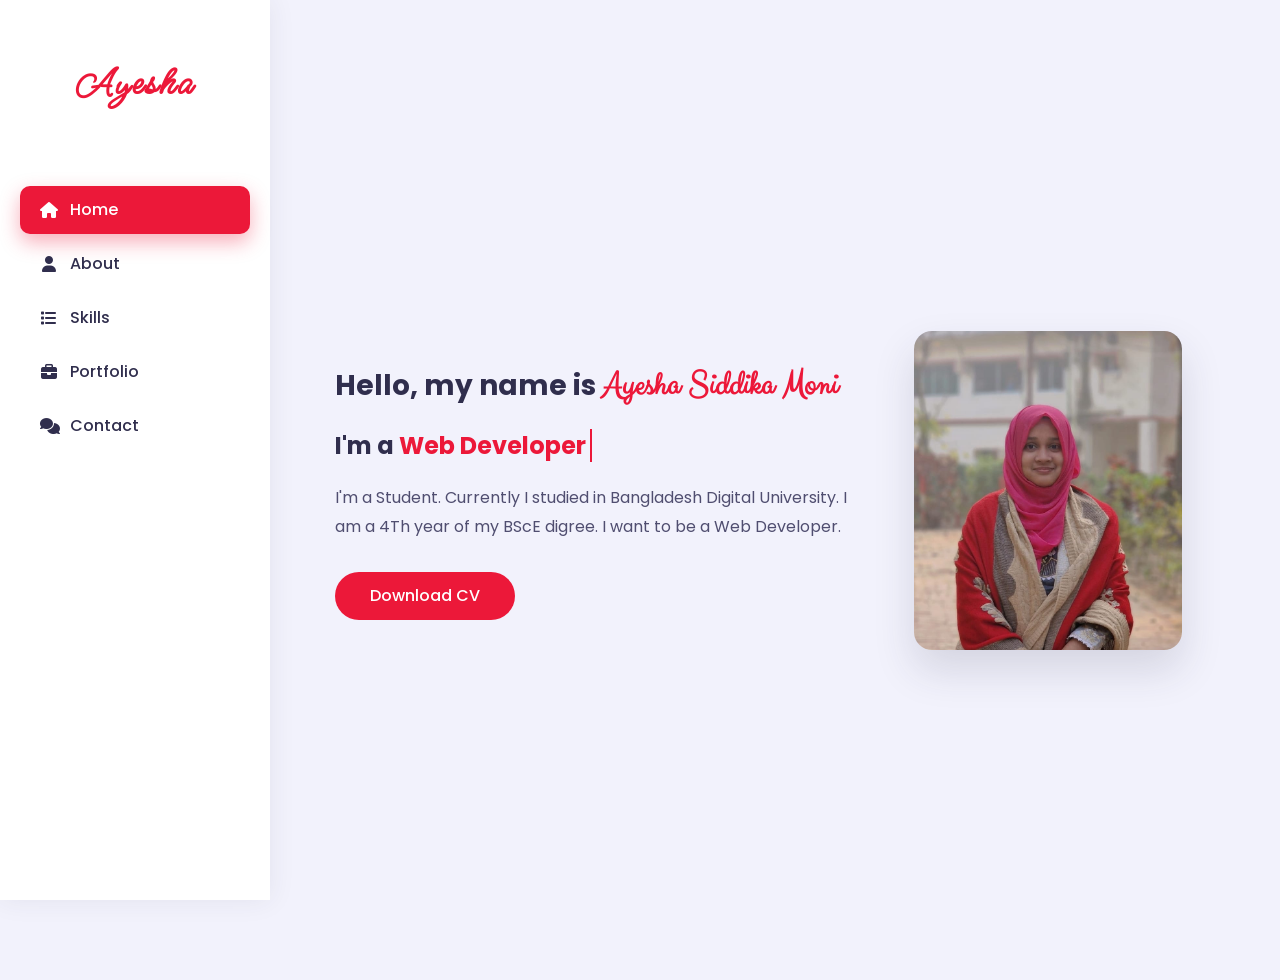
==== commit efa0ce21: "Update project files" ====
--- a/index.html
+++ b/index.html
@@ -1,4 +1,4 @@
-<!DOCTYPE html>
+<!doctype html>
 <html lang="en">
   <head>
     <meta charset="UTF-8" />
@@ -22,7 +22,9 @@
         </div>
         <ul class="nav">
           <li>
-            <a href="home.html" class="active"><i class="fa fa-home"></i>Home</a>
+            <a href="home.html" class="active"
+              ><i class="fa fa-home"></i>Home</a
+            >
           </li>
           <li>
             <a href="about.html"><i class="fa fa-user"></i>About</a>
@@ -31,7 +33,9 @@
             <a href="service.html"><i class="fa fa-list"></i>Skills</a>
           </li>
           <li>
-            <a href="portfolio.html"><i class="fa fa-briefcase"></i>Portfolio</a>
+            <a href="portfolio.html"
+              ><i class="fa fa-briefcase"></i>Portfolio</a
+            >
           </li>
           <li>
             <a href="contact.html"><i class="fa fa-comments"></i>Contact</a>
@@ -44,20 +48,24 @@
             <div class="row">
               <div class="home-info padd-15">
                 <h3 class="hello">
-                  Hello, my name is <span class="name">Ayesha Siddika Moni</span>
+                  Hello, my name is
+                  <span class="name">Ayesha Siddika Moni</span>
                 </h3>
                 <h3 class="my-profession">
                   I'm a <span class="typing">Web Developer</span>
                 </h3>
                 <p>
                   I'm a Student. Currently I studied in Bangladesh Digital
-                  University. I am a 2nd year of my BScE digree. I want to be a
-                  software Engineer.
+                  University. I am a 4Th year of my BScE digree. I want to be a
+                  Web Developer.
                 </p>
-                <a href="CV_final.pdf" class="btn hire-me">Download CV</a>
+                <a href="CV.pdf" class="btn hire-me">Download CV</a>
               </div>
               <div class="home-img padd-15">
-                <img src="images/hero.png" alt="Portrait illustration of Ayesha" />
+                <img
+                  src="images/hero.png"
+                  alt="Portrait illustration of Ayesha"
+                />
               </div>
             </div>
           </div>
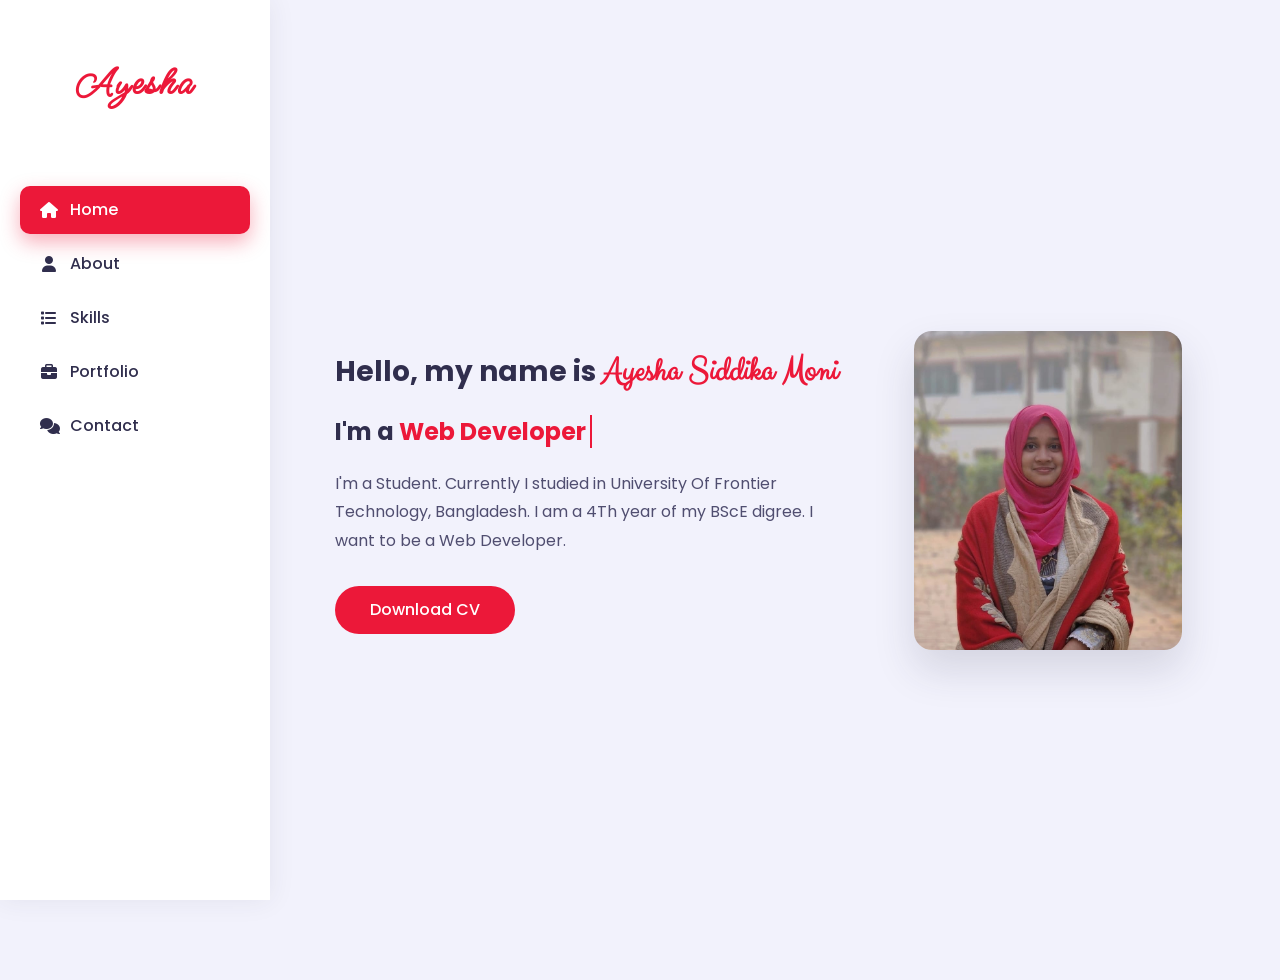
==== commit 7eb3865b: "Update project files" ====
--- a/index.html
+++ b/index.html
@@ -55,9 +55,9 @@
                   I'm a <span class="typing">Web Developer</span>
                 </h3>
                 <p>
-                  I'm a Student. Currently I studied in Bangladesh Digital
-                  University. I am a 4Th year of my BScE digree. I want to be a
-                  Web Developer.
+                  I'm a Student. Currently I studied in University Of Frontier
+                  Technology, Bangladesh. I am a 4Th year of my BScE digree. I
+                  want to be a Web Developer.
                 </p>
                 <a href="CV.pdf" class="btn hire-me">Download CV</a>
               </div>
